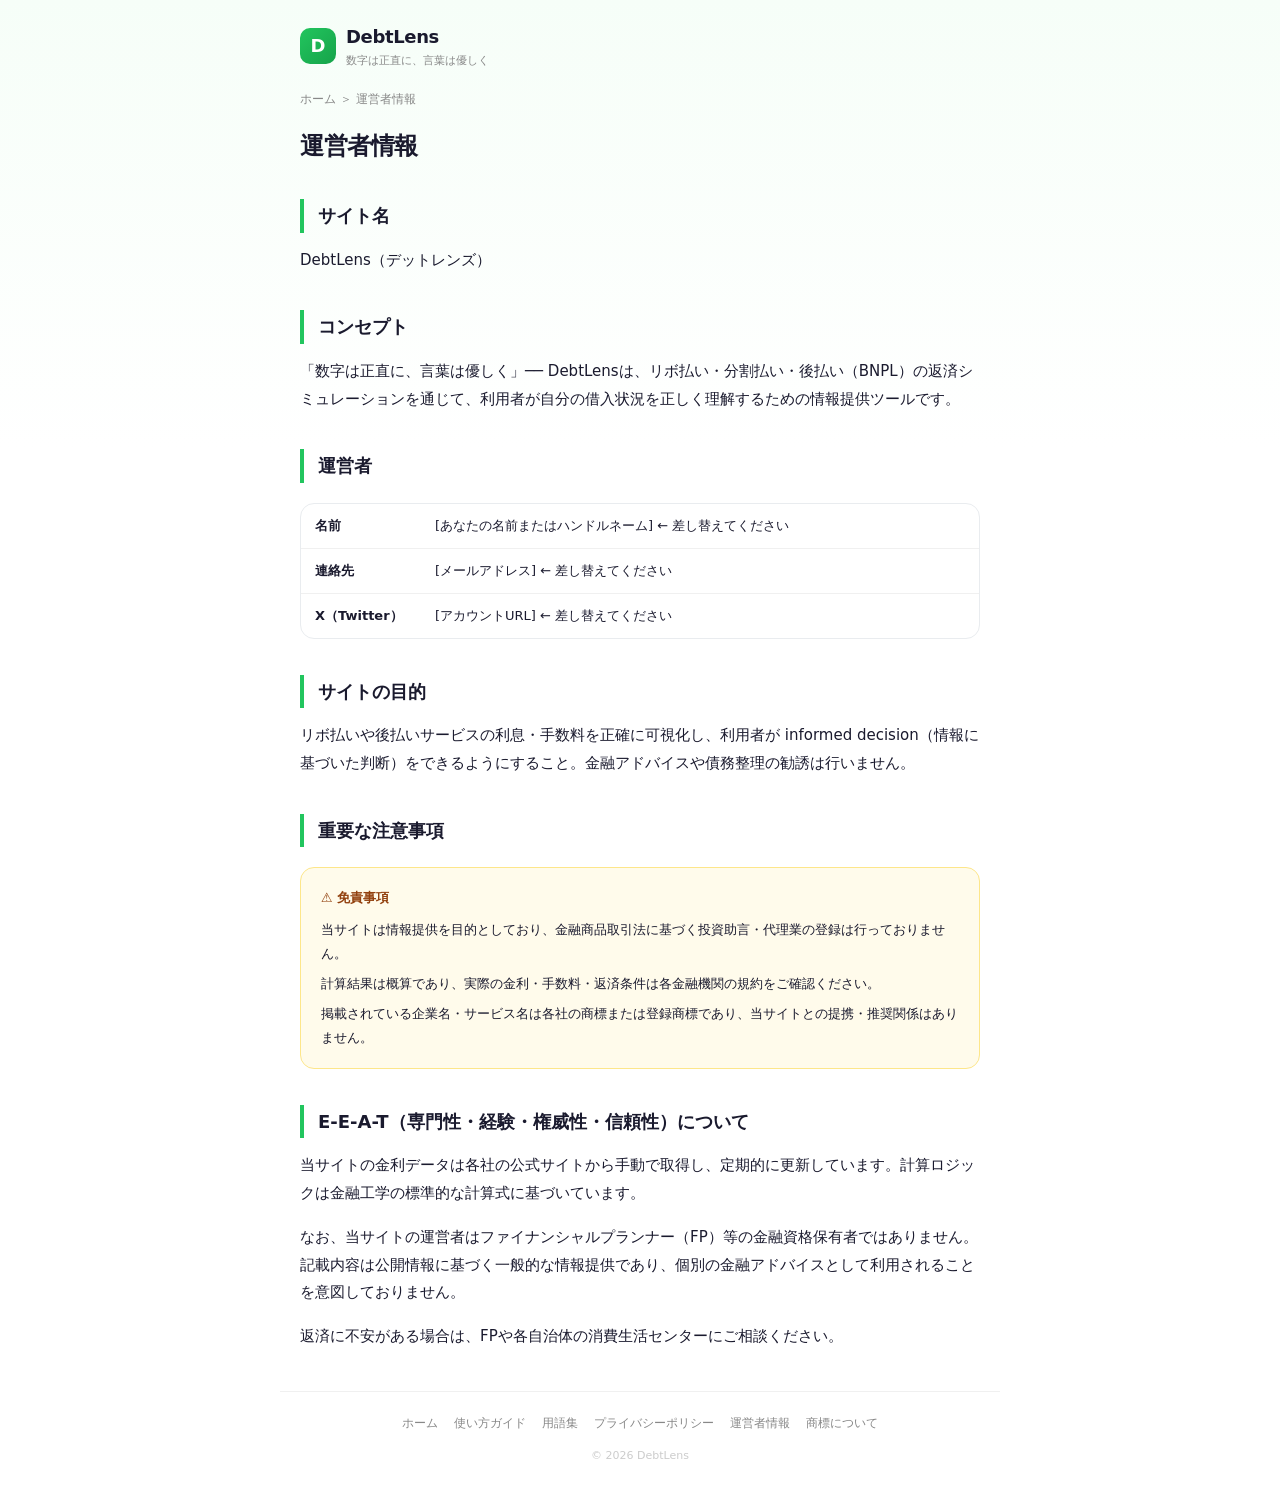
==== about.html @ af22e648 "Add files via upload" ====
<!DOCTYPE html>
<html lang="ja">
<head>
<meta charset="UTF-8"><meta name="viewport" content="width=device-width, initial-scale=1.0">
<title>運営者情報 | DebtLens</title>
<meta name="description" content="DebtLensの運営者情報・サイトの目的・連絡先。">
<link rel="canonical" href="https://yourdomain.com/about.html">
<link rel="stylesheet" href="style.css">
</head>
<body>
<header class="site-header"><a href="index.html"><div class="site-logo">D</div><div><div class="site-title">DebtLens</div><div class="site-tagline">数字は正直に、言葉は優しく</div></div></a></header>
<nav class="breadcrumb"><a href="index.html">ホーム</a> ＞ 運営者情報</nav>
<article class="content article">
<h1>運営者情報</h1>

<h2>サイト名</h2>
<p>DebtLens（デットレンズ）</p>

<h2>コンセプト</h2>
<p>「数字は正直に、言葉は優しく」── DebtLensは、リボ払い・分割払い・後払い（BNPL）の返済シミュレーションを通じて、利用者が自分の借入状況を正しく理解するための情報提供ツールです。</p>

<h2>運営者</h2>
<div class="table-wrap">
<table>
<tbody>
<tr><td style="font-weight:600;width:120px">名前</td><td>[あなたの名前またはハンドルネーム] ← 差し替えてください</td></tr>
<tr><td style="font-weight:600">連絡先</td><td>[メールアドレス] ← 差し替えてください</td></tr>
<tr><td style="font-weight:600">X（Twitter）</td><td>[アカウントURL] ← 差し替えてください</td></tr>
</tbody>
</table></div>

<h2>サイトの目的</h2>
<p>リボ払いや後払いサービスの利息・手数料を正確に可視化し、利用者が informed decision（情報に基づいた判断）をできるようにすること。金融アドバイスや債務整理の勧誘は行いません。</p>

<h2>重要な注意事項</h2>
<div class="box box-yellow">
<div class="box-title">⚠ 免責事項</div>
<p style="font-size:13px;margin-bottom:6px">当サイトは情報提供を目的としており、金融商品取引法に基づく投資助言・代理業の登録は行っておりません。</p>
<p style="font-size:13px;margin-bottom:6px">計算結果は概算であり、実際の金利・手数料・返済条件は各金融機関の規約をご確認ください。</p>
<p style="font-size:13px;margin-bottom:0">掲載されている企業名・サービス名は各社の商標または登録商標であり、当サイトとの提携・推奨関係はありません。</p>
</div>

<h2>E-E-A-T（専門性・経験・権威性・信頼性）について</h2>
<p>当サイトの金利データは各社の公式サイトから手動で取得し、定期的に更新しています。計算ロジックは金融工学の標準的な計算式に基づいています。</p>
<p>なお、当サイトの運営者はファイナンシャルプランナー（FP）等の金融資格保有者ではありません。記載内容は公開情報に基づく一般的な情報提供であり、個別の金融アドバイスとして利用されることを意図しておりません。</p>
<p>返済に不安がある場合は、FPや各自治体の消費生活センターにご相談ください。</p>
</article>
<footer class="site-footer"><nav class="footer-links"><a href="index.html">ホーム</a><a href="guide.html">使い方ガイド</a><a href="glossary.html">用語集</a><a href="privacy.html">プライバシーポリシー</a><a href="about.html">運営者情報</a><a href="trademarks.html">商標について</a></nav><p>© 2026 DebtLens</p></footer>
</body></html>
---- style.css ----
/* ═══════════════════════════════════════════════
   DebtLens — Design System
   v3.1 明るい背景・緑アクセント・伴走系トーン
   ═══════════════════════════════════════════════ */

:root {
  /* Green */
  --c-green-50:  #f0fdf4;
  --c-green-100: #dcfce7;
  --c-green-200: #bbf7d0;
  --c-green-500: #22c55e;
  --c-green-600: #16a34a;
  --c-green-700: #15803d;
  /* Gray */
  --c-gray-50:  #f8f9fa;
  --c-gray-100: #f0f0f0;
  --c-gray-200: #e9ecef;
  --c-gray-300: #dee2e6;
  --c-gray-400: #adb5bd;
  --c-gray-500: #888;
  --c-gray-600: #666;
  --c-gray-800: #1a1a2e;
  /* Accent */
  --c-yellow-50:  #fffbeb;
  --c-yellow-200: #fde68a;
  --c-yellow-800: #92400e;
  --c-red-50:  #fff5f5;
  --c-red-200: #fecaca;
  --c-red-600: #dc2626;
  --c-blue-50:  #eff6ff;
  --c-blue-200: #bfdbfe;
  --c-blue-600: #2563eb;
  --c-purple-50:  #faf5ff;
  --c-purple-200: #e9d5ff;
  --c-purple-600: #9333ea;
  /* Layout */
  --max-w: 720px;
  --radius: 14px;
  --radius-sm: 10px;
  --radius-xs: 8px;
  /* Shadow */
  --shadow-sm: 0 1px 4px rgba(0,0,0,0.06);
  --shadow-md: 0 4px 16px rgba(0,0,0,0.08);
  --shadow-lg: 0 8px 30px rgba(0,0,0,0.12);
}

/* ── Reset ── */
*, *::before, *::after { box-sizing: border-box; margin: 0; padding: 0; }
html { scroll-behavior: smooth; }
body {
  font-family: 'Hiragino Sans', 'Hiragino Kaku Gothic ProN', 'Noto Sans JP', system-ui, sans-serif;
  color: var(--c-gray-800);
  background: linear-gradient(180deg, #f6fef8 0%, #fff 30%);
  line-height: 1.85;
  -webkit-font-smoothing: antialiased;
  -moz-osx-font-smoothing: grayscale;
}
a { color: var(--c-green-600); text-decoration: none; }
a:hover { text-decoration: underline; }
img { max-width: 100%; height: auto; }
button { font-family: inherit; }

/* ── Site Header ── */
.site-header {
  max-width: var(--max-w); margin: 0 auto;
  padding: 20px 20px 0;
  display: flex; align-items: center; gap: 10px;
}
.site-header a { display: flex; align-items: center; gap: 10px; text-decoration: none; color: inherit; }
.site-logo {
  width: 36px; height: 36px; border-radius: var(--radius-sm);
  background: linear-gradient(135deg, var(--c-green-500), var(--c-green-600));
  display: flex; align-items: center; justify-content: center;
  font-size: 18px; color: #fff; font-weight: 700;
  flex-shrink: 0;
}
.site-title { font-size: 18px; font-weight: 800; letter-spacing: -0.02em; }
.site-tagline { font-size: 11px; color: var(--c-gray-500); margin-top: -2px; }

/* ── Breadcrumb ── */
.breadcrumb {
  max-width: var(--max-w); margin: 16px auto 0; padding: 0 20px;
  font-size: 12px; color: var(--c-gray-500);
}
.breadcrumb a { color: var(--c-gray-500); }
.breadcrumb a:hover { color: var(--c-green-600); }

/* ── Main Content Area ── */
.content { max-width: var(--max-w); margin: 20px auto 0; padding: 0 20px; }

/* ── Tab Bar ── */
.tab-bar {
  max-width: var(--max-w); margin: 16px auto 0; padding: 0 16px;
  display: flex; gap: 4px; overflow-x: auto;
  scrollbar-width: none; -ms-overflow-style: none;
}
.tab-bar::-webkit-scrollbar { display: none; }
.tab-btn {
  padding: 8px 14px; border-radius: var(--radius-sm); border: none;
  background: transparent; color: var(--c-gray-500);
  font-size: 12px; font-weight: 500; cursor: pointer;
  white-space: nowrap; transition: all 0.2s;
  display: flex; align-items: center; gap: 4px;
}
.tab-btn.active {
  background: var(--c-green-500); color: #fff; font-weight: 700;
}

/* ── Segmented Control ── */
.seg-ctrl {
  display: flex; background: var(--c-gray-100); border-radius: var(--radius-sm); padding: 3px; gap: 2px;
}
.seg-btn {
  flex: 1; padding: 8px 6px; border-radius: var(--radius-xs); border: none;
  font-size: 12px; font-weight: 400; background: transparent;
  color: var(--c-gray-500); cursor: pointer; transition: all 0.2s; white-space: nowrap;
}
.seg-btn.active {
  background: #fff; color: var(--c-gray-800); font-weight: 600;
  box-shadow: var(--shadow-sm);
}

/* ── Search Bar ── */
.search-bar {
  display: flex; align-items: center; gap: 8px;
  background: var(--c-gray-50); border-radius: var(--radius-sm);
  padding: 8px 14px; border: 1px solid var(--c-gray-200); margin-bottom: 12px;
}
.search-bar input {
  flex: 1; border: none; background: transparent;
  font-size: 14px; outline: none; color: var(--c-gray-800); font-family: inherit;
}
.search-dropdown {
  position: absolute; top: 100%; left: 0; right: 0; z-index: 100;
  background: #fff; border-radius: 12px; box-shadow: var(--shadow-lg);
  border: 1px solid var(--c-gray-200); margin-top: 4px; overflow: hidden;
}
.search-item {
  display: flex; justify-content: space-between; align-items: center;
  width: 100%; padding: 10px 14px; border: none; background: transparent;
  cursor: pointer; font-size: 14px; text-align: left; color: var(--c-gray-800); font-family: inherit;
}
.search-item:hover { background: var(--c-gray-50); }
.search-item + .search-item { border-top: 1px solid var(--c-gray-100); }
.search-item .rate { font-size: 12px; color: var(--c-green-500); font-weight: 600; }

/* ── Slider + Input ── */
.slider-group { display: flex; flex-direction: column; gap: 6px; }
.slider-group label { font-size: 12px; color: var(--c-gray-500); font-weight: 500; }
.slider-group .row { display: flex; justify-content: space-between; align-items: center; }
.slider-group input[type=range] { width: 100%; accent-color: var(--c-green-500); height: 6px; border-radius: 3px; }
.num-input {
  width: 80px; border: 1px solid var(--c-gray-200); border-radius: 6px;
  padding: 4px 8px; font-size: 14px; font-weight: 600;
  text-align: right; outline: none; color: var(--c-gray-800); font-family: inherit;
}
.num-input:focus { border-color: var(--c-green-500); }

/* ── Result Cards ── */
.result-grid { display: flex; gap: 10px; flex-wrap: wrap; }
.result-card {
  background: var(--c-gray-50); border-radius: 12px; padding: 14px 16px;
  border: 1px solid var(--c-gray-200); flex: 1; min-width: 120px;
}
.result-card .label { font-size: 11px; color: var(--c-gray-500); font-weight: 500; margin-bottom: 4px; }
.result-card .value { font-size: 20px; font-weight: 700; color: var(--c-gray-800); letter-spacing: -0.02em; }
.result-card .sub { font-size: 11px; color: var(--c-gray-500); margin-top: 2px; }
.result-card.accent { background: var(--c-green-50); border-color: var(--c-green-200); }
.result-card.accent .value { color: var(--c-green-600); }
.result-card.warn { background: var(--c-red-50); border-color: var(--c-red-200); }
.result-card.warn .label, .result-card.warn .value { color: var(--c-red-600); }

/* ── Chart Container ── */
.chart-container {
  background: #fff; border-radius: var(--radius); padding: 16px;
  border: 1px solid var(--c-gray-200);
}
.chart-container .chart-title { font-size: 12px; color: var(--c-gray-500); margin-bottom: 8px; font-weight: 500; }

/* ── Box (Info/Warning/Error) ── */
.box { border-radius: var(--radius); padding: 18px 20px; margin: 20px 0; }
.box-title { font-size: 13px; font-weight: 700; margin-bottom: 8px; }
.box-green  { background: var(--c-green-50);  border: 1px solid var(--c-green-100); }
.box-yellow { background: var(--c-yellow-50); border: 1px solid var(--c-yellow-200); }
.box-red    { background: var(--c-red-50);    border: 1px solid var(--c-red-200); }
.box-blue   { background: var(--c-blue-50);   border: 1px solid var(--c-blue-200); }
.box-purple { background: var(--c-purple-50); border: 1px solid var(--c-purple-200); }
.box-gray   { background: var(--c-gray-50);   border: 1px solid var(--c-gray-200); }
.box-green  .box-title { color: var(--c-green-600); }
.box-yellow .box-title { color: var(--c-yellow-800); }
.box-red    .box-title { color: var(--c-red-600); }
.box-blue   .box-title { color: var(--c-blue-600); }
.box-purple .box-title { color: var(--c-purple-600); }

/* ── Tables ── */
.table-wrap { overflow-x: auto; margin: 20px 0; border-radius: var(--radius); border: 1px solid var(--c-gray-200); }
.table-wrap table { width: 100%; border-collapse: collapse; font-size: 13px; }
.table-wrap th {
  background: var(--c-gray-50); padding: 10px 14px;
  text-align: left; font-weight: 600; color: var(--c-gray-500); font-size: 12px;
  border-bottom: 1px solid var(--c-gray-200);
}
.table-wrap td { padding: 10px 14px; border-bottom: 1px solid var(--c-gray-100); }
.table-wrap tr:last-child td { border-bottom: none; }

/* ── Article typography ── */
.article h1 {
  font-size: 24px; font-weight: 800; letter-spacing: -0.02em;
  line-height: 1.4; margin-bottom: 8px;
}
.article-meta {
  font-size: 12px; color: var(--c-gray-500); margin-bottom: 28px;
  display: flex; gap: 16px; flex-wrap: wrap;
}
.article h2 {
  font-size: 18px; font-weight: 700; margin: 36px 0 14px;
  padding-left: 14px; border-left: 4px solid var(--c-green-500);
}
.article h3 { font-size: 15px; font-weight: 700; margin: 24px 0 10px; }
.article p { margin-bottom: 16px; font-size: 15px; }

/* ── TOC ── */
.toc {
  background: var(--c-gray-50); border: 1px solid var(--c-gray-200);
  border-radius: var(--radius); padding: 18px 20px; margin: 20px 0;
}
.toc-title { font-size: 13px; font-weight: 700; margin-bottom: 10px; }
.toc ol { padding-left: 20px; }
.toc li { font-size: 13px; margin-bottom: 6px; }
.toc a { color: var(--c-gray-800); }
.toc a:hover { color: var(--c-green-600); }

/* ── CTA ── */
.cta-block {
  background: var(--c-green-50); border: 1px solid var(--c-green-100);
  border-radius: var(--radius); padding: 24px; text-align: center; margin: 36px 0;
}
.cta-block .cta-btn {
  display: inline-block; background: var(--c-green-500); color: #fff;
  padding: 12px 28px; border-radius: var(--radius-sm); font-weight: 700; font-size: 14px;
  transition: background 0.2s; border: none; cursor: pointer; text-decoration: none;
}
.cta-block .cta-btn:hover { background: var(--c-green-600); text-decoration: none; }

/* ── Related Articles ── */
.related { margin: 40px 0 20px; }
.related h2 { border-left: none; padding-left: 0; font-size: 16px; }
.related-list { display: flex; flex-direction: column; gap: 10px; margin-top: 14px; }
.related-card {
  display: flex; align-items: center; gap: 12px;
  background: var(--c-gray-50); border: 1px solid var(--c-gray-200);
  border-radius: 12px; padding: 14px 16px; transition: border-color 0.2s;
}
.related-card:hover { border-color: var(--c-green-500); text-decoration: none; }
.related-icon { font-size: 20px; flex-shrink: 0; }
.related-info span { font-size: 14px; font-weight: 600; color: var(--c-gray-800); display: block; }
.related-info small { font-size: 12px; color: var(--c-gray-500); }

/* ── News Widget ── */
.news-section { margin: 40px 0 20px; }
.news-section h2 { font-size: 14px; color: var(--c-gray-500); font-weight: 600; margin-bottom: 12px; border: none; padding: 0; }
.news-list { display: flex; flex-direction: column; gap: 8px; }
.news-item {
  display: flex; justify-content: space-between; align-items: baseline; gap: 12px;
  padding: 8px 0; border-bottom: 1px solid var(--c-gray-100); font-size: 13px;
}
.news-item a { color: var(--c-gray-800); flex: 1; }
.news-item a:hover { color: var(--c-green-600); }
.news-item .source { font-size: 11px; color: var(--c-gray-400); white-space: nowrap; }
.news-note { font-size: 11px; color: var(--c-gray-400); margin-top: 8px; }

/* ── Cookie Banner ── */
.cookie-banner {
  position: fixed; bottom: 0; left: 0; right: 0; z-index: 9999;
  background: rgba(255,255,255,0.97); backdrop-filter: blur(12px);
  border-top: 1px solid var(--c-gray-200); padding: 14px 20px;
  display: flex; align-items: center; justify-content: center; gap: 16px;
}
.cookie-banner p { font-size: 12px; color: var(--c-gray-600); max-width: 500px; }
.cookie-banner .btn-accept {
  padding: 8px 20px; border-radius: var(--radius-xs); border: none;
  background: var(--c-green-500); color: #fff; font-weight: 600; font-size: 12px;
  cursor: pointer; white-space: nowrap;
}
.cookie-banner .btn-decline {
  padding: 8px 16px; border-radius: var(--radius-xs);
  border: 1px solid var(--c-gray-200); background: #fff;
  color: var(--c-gray-600); font-size: 12px; cursor: pointer; white-space: nowrap;
}

/* ── Disclaimer Banner ── */
.disclaimer-banner {
  position: fixed; bottom: 0; left: 0; right: 0;
  background: rgba(255,255,255,0.95); backdrop-filter: blur(10px);
  border-top: 1px solid var(--c-gray-200); padding: 12px 16px;
  display: flex; align-items: center; justify-content: center; gap: 12px;
}
.disclaimer-banner p { font-size: 11px; color: var(--c-gray-500); max-width: 520px; }

/* ── Footer ── */
.site-footer {
  max-width: var(--max-w); margin: 40px auto 0; padding: 20px;
  border-top: 1px solid var(--c-gray-100); text-align: center;
}
.site-footer p { font-size: 11px; color: #ccc; margin-bottom: 4px; }
.footer-links {
  display: flex; gap: 16px; justify-content: center; margin-bottom: 12px; flex-wrap: wrap;
}
.footer-links a { font-size: 12px; color: var(--c-gray-500); }

/* ── Grid Helpers ── */
.grid-2 { display: grid; grid-template-columns: 1fr 1fr; gap: 10px; }
.grid-3 { display: grid; grid-template-columns: 1fr 1fr 1fr; gap: 8px; }
.vs-grid { display: grid; grid-template-columns: 1fr 1fr; gap: 12px; margin: 20px 0; }
.vs-card { border-radius: var(--radius); padding: 18px; }
.vs-card h3 { margin: 0 0 10px; font-size: 15px; }
.vs-card p { font-size: 13px; margin-bottom: 0; line-height: 1.7; }

/* ── Definition List (glossary) ── */
.dl-item { border-bottom: 1px solid var(--c-gray-100); padding: 20px 0; }
.dl-item:last-child { border-bottom: none; }
.dl-item dt { font-size: 16px; font-weight: 700; color: var(--c-gray-800); margin-bottom: 6px; }
.dl-item dd { font-size: 14px; color: var(--c-gray-600); line-height: 1.8; }

/* ── Utility ── */
.text-green { color: var(--c-green-600); }
.text-red   { color: var(--c-red-600); }
.text-muted { color: var(--c-gray-500); }
.fw-bold    { font-weight: 700; }
.mt-0  { margin-top: 0; }
.mb-0  { margin-bottom: 0; }
.mb-8  { margin-bottom: 8px; }
.mb-16 { margin-bottom: 16px; }

/* ── Animations ── */
@keyframes fadeIn { from { opacity: 0; transform: translateY(8px); } to { opacity: 1; transform: translateY(0); } }
.fade-in { animation: fadeIn 0.4s ease-out; }

/* ── Responsive ── */
@media (max-width: 600px) {
  .grid-2, .vs-grid { grid-template-columns: 1fr; }
  .grid-3 { grid-template-columns: 1fr 1fr; }
  .article h1 { font-size: 20px; }
  .cookie-banner, .disclaimer-banner { flex-direction: column; gap: 8px; text-align: center; }
}
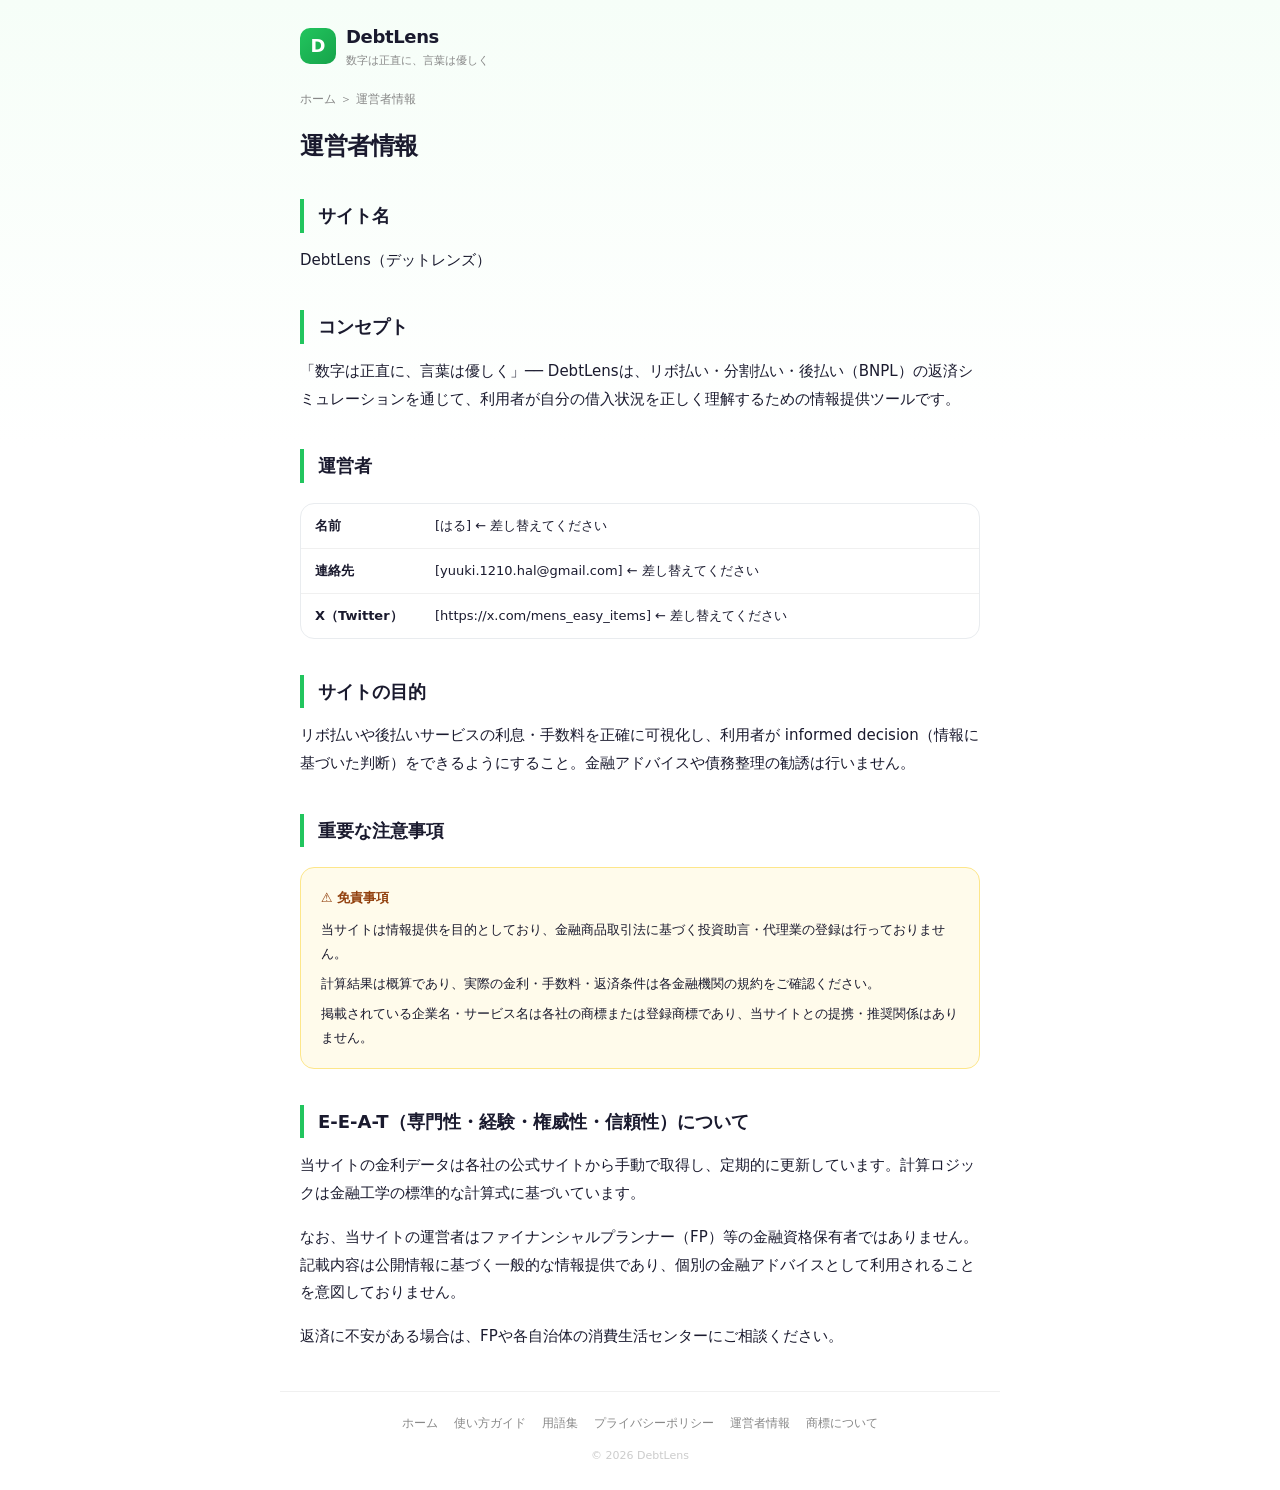
==== commit 662937bf: "Update about.html" ====
--- a/about.html
+++ b/about.html
@@ -23,9 +23,9 @@
 <div class="table-wrap">
 <table>
 <tbody>
-<tr><td style="font-weight:600;width:120px">名前</td><td>[あなたの名前またはハンドルネーム] ← 差し替えてください</td></tr>
-<tr><td style="font-weight:600">連絡先</td><td>[メールアドレス] ← 差し替えてください</td></tr>
-<tr><td style="font-weight:600">X（Twitter）</td><td>[アカウントURL] ← 差し替えてください</td></tr>
+<tr><td style="font-weight:600;width:120px">名前</td><td>[はる] ← 差し替えてください</td></tr>
+<tr><td style="font-weight:600">連絡先</td><td>[yuuki.1210.hal@gmail.com] ← 差し替えてください</td></tr>
+<tr><td style="font-weight:600">X（Twitter）</td><td>[https://x.com/mens_easy_items] ← 差し替えてください</td></tr>
 </tbody>
 </table></div>
 
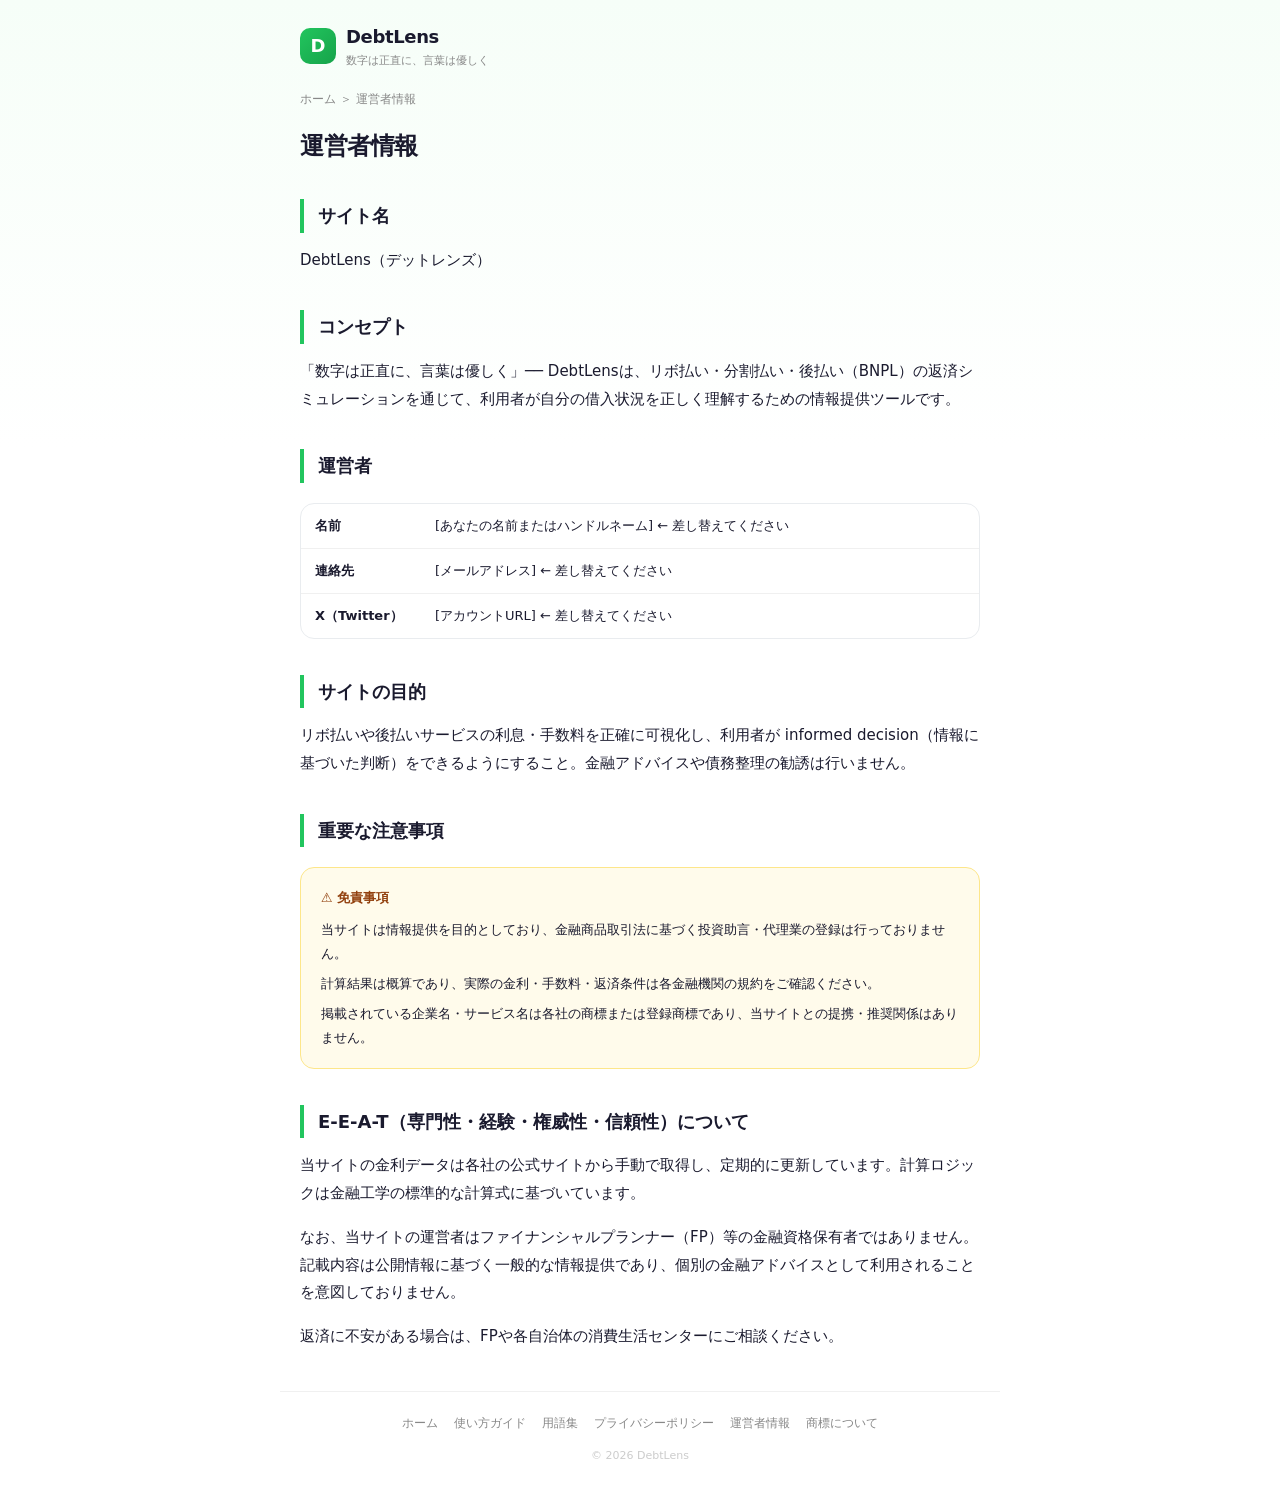
==== commit 7a50fa1a: "Add files via upload" ====
--- a/about.html
+++ b/about.html
@@ -23,9 +23,9 @@
 <div class="table-wrap">
 <table>
 <tbody>
-<tr><td style="font-weight:600;width:120px">名前</td><td>[はる] ← 差し替えてください</td></tr>
-<tr><td style="font-weight:600">連絡先</td><td>[yuuki.1210.hal@gmail.com] ← 差し替えてください</td></tr>
-<tr><td style="font-weight:600">X（Twitter）</td><td>[https://x.com/mens_easy_items] ← 差し替えてください</td></tr>
+<tr><td style="font-weight:600;width:120px">名前</td><td>[あなたの名前またはハンドルネーム] ← 差し替えてください</td></tr>
+<tr><td style="font-weight:600">連絡先</td><td>[メールアドレス] ← 差し替えてください</td></tr>
+<tr><td style="font-weight:600">X（Twitter）</td><td>[アカウントURL] ← 差し替えてください</td></tr>
 </tbody>
 </table></div>
 
--- a/style.css
+++ b/style.css
@@ -343,3 +343,36 @@
   .article h1 { font-size: 20px; }
   .cookie-banner, .disclaimer-banner { flex-direction: column; gap: 8px; text-align: center; }
 }
+
+/* ── Company Dropdown Select ── */
+.company-select-wrap {
+  margin-bottom: 12px;
+}
+.company-select-row {
+  display: flex; gap: 8px; margin-bottom: 8px;
+}
+.company-select {
+  flex: 1; padding: 10px 14px; border-radius: var(--radius-sm);
+  border: 1px solid var(--c-gray-200); background: var(--c-gray-50);
+  font-size: 14px; color: var(--c-gray-800); font-family: inherit;
+  outline: none; cursor: pointer; appearance: auto;
+}
+.company-select:focus { border-color: var(--c-green-500); }
+
+/* ── Larger Chart on PC ── */
+.chart-container canvas {
+  width: 100% !important;
+}
+@media (min-width: 768px) {
+  .chart-container canvas {
+    height: 360px !important;
+  }
+  .chart-container {
+    padding: 24px;
+  }
+}
+@media (max-width: 767px) {
+  .chart-container canvas {
+    height: 200px !important;
+  }
+}
